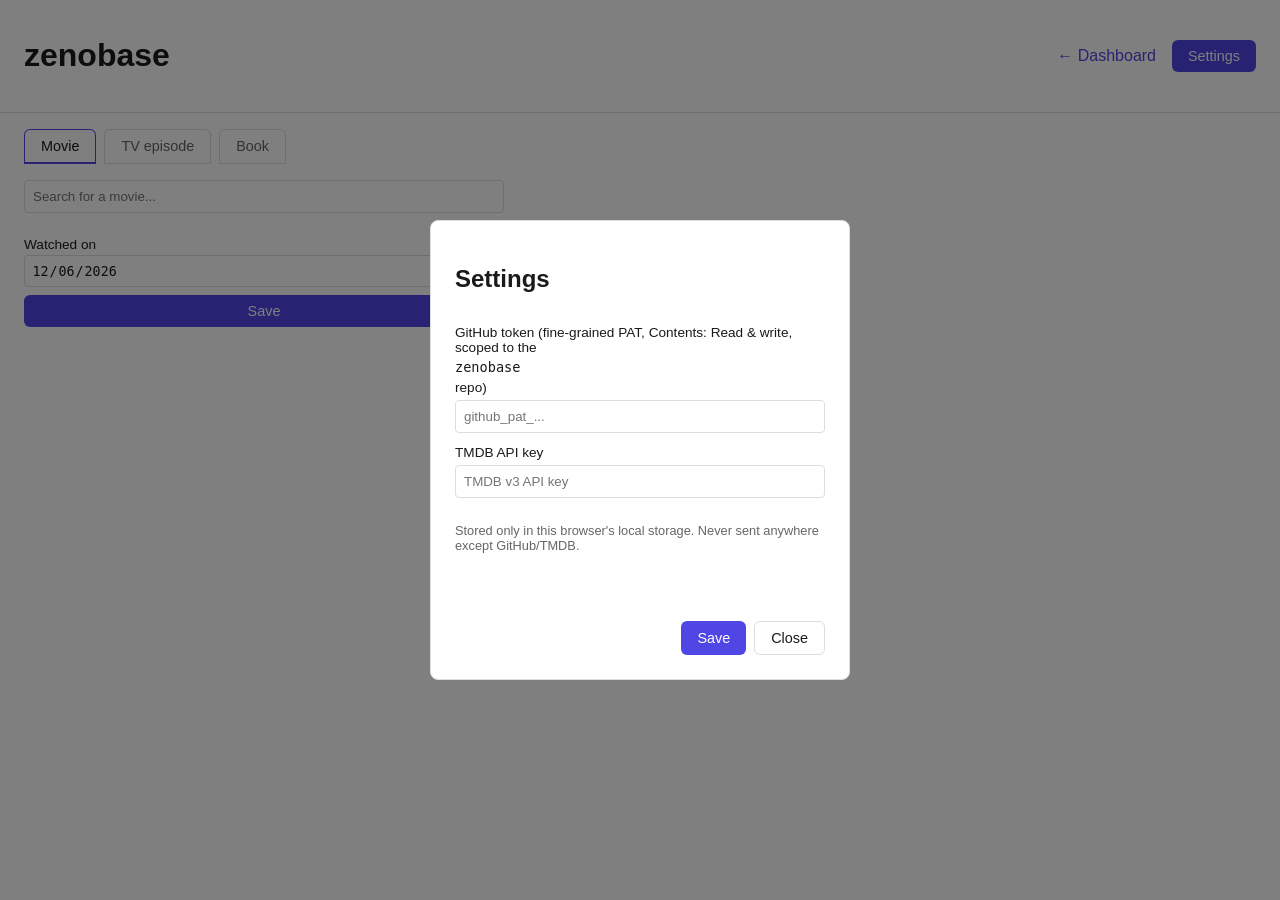
==== add.html @ 8d4a60b9 "Initial zenobase-app: dashboard + entry forms for movies/TV/books Public, static, no personal data. " ====
<!doctype html>
<html lang="en">
<head>
  <meta charset="UTF-8" />
  <meta name="viewport" content="width=device-width, initial-scale=1.0" />
  <title>zenobase - Add entry</title>
  <link rel="stylesheet" href="css/style.css" />
</head>
<body>
  <header class="app-header">
    <h1>zenobase</h1>
    <nav>
      <a href="index.html">&larr; Dashboard</a>
      <button id="settings-open">Settings</button>
    </nav>
  </header>

  <div class="tabs">
    <button class="tab-button active" data-tab="add-movie">Movie</button>
    <button class="tab-button" data-tab="add-tv">TV episode</button>
    <button class="tab-button" data-tab="add-book">Book</button>
  </div>

  <main>
    <section id="tab-add-movie" class="tab-panel entry-form">
      <input id="movie-search" type="text" placeholder="Search for a movie..." />
      <ul id="movie-results" class="search-results"></ul>
      <p id="movie-selected" class="selected-label"></p>
      <form id="movie-save-form">
        <label>Watched on <input id="movie-date" type="date" required /></label>
        <button type="submit">Save</button>
      </form>
      <p id="movie-status" class="status"></p>
    </section>

    <section id="tab-add-tv" class="tab-panel entry-form hidden">
      <input id="tv-search" type="text" placeholder="Search for a show..." />
      <ul id="tv-results" class="search-results"></ul>
      <p id="tv-selected" class="selected-label"></p>
      <form id="tv-save-form">
        <label>Season <input id="tv-season" type="number" min="1" required /></label>
        <label>Episode <input id="tv-episode" type="number" min="1" required /></label>
        <label>Watched on <input id="tv-date" type="date" required /></label>
        <button type="submit">Save</button>
      </form>
      <p id="tv-status" class="status"></p>
    </section>

    <section id="tab-add-book" class="tab-panel entry-form hidden">
      <input id="book-search" type="text" placeholder="Search for a book..." />
      <ul id="book-results" class="search-results"></ul>
      <p id="book-selected" class="selected-label"></p>
      <form id="book-save-form">
        <label>Date read <input id="book-date" type="date" required /></label>
        <label>Rating (1-5, optional) <input id="book-rating" type="number" min="1" max="5" /></label>
        <button type="submit">Save</button>
      </form>
      <p id="book-status" class="status"></p>
    </section>
  </main>

  <div id="settings-panel" class="settings-panel hidden">
    <div class="settings-box">
      <h2>Settings</h2>
      <label>
        GitHub token (fine-grained PAT, Contents: Read &amp; write, scoped to the <code>zenobase</code> repo)
        <input id="gh-token-input" type="password" placeholder="github_pat_..." />
      </label>
      <label>
        TMDB API key
        <input id="tmdb-key-input" type="password" placeholder="TMDB v3 API key" />
      </label>
      <p class="hint">Stored only in this browser's local storage. Never sent anywhere except GitHub/TMDB.</p>
      <p id="settings-status" class="status"></p>
      <div class="settings-actions">
        <button id="settings-save">Save</button>
        <button id="settings-close">Close</button>
      </div>
    </div>
  </div>

  <script src="js/config.js"></script>
  <script src="js/github-api.js"></script>
  <script src="js/tmdb.js"></script>
  <script src="js/openlibrary.js"></script>
  <script src="js/settings.js"></script>
  <script src="js/entry.js"></script>
  <script>
    // Reuse the same tab-switching behavior as the dashboard.
    document.querySelectorAll(".tab-button").forEach((btn) => {
      btn.addEventListener("click", () => {
        document.querySelectorAll(".tab-button").forEach((b) => b.classList.remove("active"));
        document.querySelectorAll(".tab-panel").forEach((p) => p.classList.add("hidden"));
        btn.classList.add("active");
        document.getElementById(`tab-${btn.dataset.tab}`).classList.remove("hidden");
      });
    });
  </script>
</body>
</html>
---- css/style.css ----
:root {
  color-scheme: light dark;
  --bg: #ffffff;
  --fg: #1a1a1a;
  --muted: #666666;
  --border: #dddddd;
  --accent: #4f46e5;
  --badge-bg: #eef2ff;
}

@media (prefers-color-scheme: dark) {
  :root {
    --bg: #14141a;
    --fg: #eaeaea;
    --muted: #9a9a9a;
    --border: #33333c;
    --accent: #818cf8;
    --badge-bg: #2a2a3a;
  }
}

* { box-sizing: border-box; }

body {
  margin: 0;
  background: var(--bg);
  color: var(--fg);
  font-family: -apple-system, BlinkMacSystemFont, "Segoe UI", sans-serif;
}

.app-header {
  display: flex;
  align-items: center;
  justify-content: space-between;
  padding: 1rem 1.5rem;
  border-bottom: 1px solid var(--border);
}

.app-header nav {
  display: flex;
  gap: 1rem;
  align-items: center;
}

.app-header a {
  color: var(--accent);
  text-decoration: none;
}

button {
  background: var(--accent);
  color: white;
  border: none;
  border-radius: 6px;
  padding: 0.5rem 1rem;
  cursor: pointer;
  font-size: 0.9rem;
}

button:hover { opacity: 0.9; }

.tabs {
  display: flex;
  gap: 0.5rem;
  padding: 1rem 1.5rem 0;
}

.tab-button {
  background: transparent;
  color: var(--muted);
  border: 1px solid var(--border);
  border-radius: 6px 6px 0 0;
}

.tab-button.active {
  color: var(--fg);
  border-color: var(--accent);
  border-bottom: 2px solid var(--accent);
}

.hidden { display: none !important; }

main { padding: 1rem 1.5rem 3rem; }

.stat { color: var(--muted); font-size: 0.9rem; }

.item-list { list-style: none; margin: 0; padding: 0; }

.item-row {
  display: flex;
  gap: 0.75rem;
  padding: 0.4rem 0;
  border-bottom: 1px solid var(--border);
  font-size: 0.95rem;
}

.item-date { color: var(--muted); min-width: 6rem; }

.item-title { flex: 1; }

.badge, .rating {
  font-size: 0.75rem;
  background: var(--badge-bg);
  color: var(--accent);
  border-radius: 4px;
  padding: 0.1rem 0.4rem;
  align-self: center;
}

.status { color: var(--muted); padding: 0 1.5rem; }

/* Entry forms */
.entry-form { max-width: 480px; }
.entry-form input[type="text"] { width: 100%; padding: 0.5rem; margin-bottom: 0.5rem; }
.entry-form form { display: flex; flex-direction: column; gap: 0.5rem; margin-top: 0.5rem; }
.entry-form label { display: flex; flex-direction: column; font-size: 0.85rem; gap: 0.2rem; }
.entry-form input { padding: 0.4rem; border: 1px solid var(--border); border-radius: 4px; background: var(--bg); color: var(--fg); }

.search-results { list-style: none; margin: 0; padding: 0; border: 1px solid var(--border); border-radius: 4px; max-height: 200px; overflow-y: auto; }
.search-results li { padding: 0.4rem 0.6rem; cursor: pointer; }
.search-results li:hover { background: var(--badge-bg); }
.search-results:empty { border: none; }

.selected-label { font-weight: 600; }

/* Settings modal */
.settings-panel {
  position: fixed;
  inset: 0;
  background: rgba(0, 0, 0, 0.5);
  display: flex;
  align-items: center;
  justify-content: center;
}

.settings-box {
  background: var(--bg);
  border: 1px solid var(--border);
  border-radius: 8px;
  padding: 1.5rem;
  width: min(420px, 90vw);
  display: flex;
  flex-direction: column;
  gap: 0.75rem;
}

.settings-box label {
  display: flex;
  flex-direction: column;
  gap: 0.3rem;
  font-size: 0.85rem;
}

.settings-box input {
  padding: 0.5rem;
  border: 1px solid var(--border);
  border-radius: 4px;
  background: var(--bg);
  color: var(--fg);
}

.settings-box .hint { color: var(--muted); font-size: 0.8rem; }

.settings-actions { display: flex; gap: 0.5rem; justify-content: flex-end; }
.settings-actions #settings-close { background: transparent; color: var(--fg); border: 1px solid var(--border); }
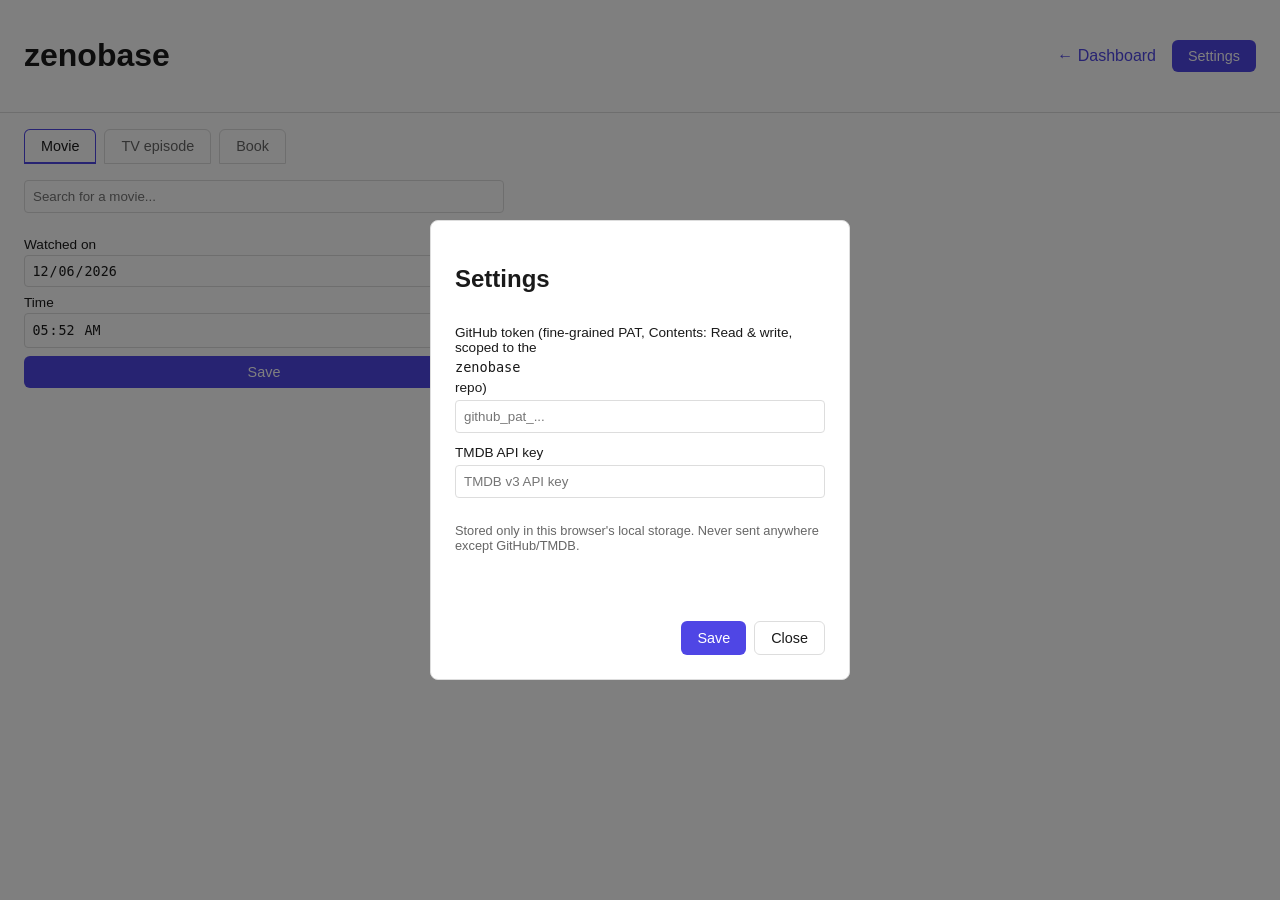
==== commit 56269e91: "Fix data-loss race in manual-entry writes; reload dashboard after saving token; add time to watched-" ====
--- a/add.html
+++ b/add.html
@@ -28,6 +28,7 @@
       <p id="movie-selected" class="selected-label"></p>
       <form id="movie-save-form">
         <label>Watched on <input id="movie-date" type="date" required /></label>
+        <label>Time <input id="movie-time" type="time" required /></label>
         <button type="submit">Save</button>
       </form>
       <p id="movie-status" class="status"></p>
@@ -41,6 +42,7 @@
         <label>Season <input id="tv-season" type="number" min="1" required /></label>
         <label>Episode <input id="tv-episode" type="number" min="1" required /></label>
         <label>Watched on <input id="tv-date" type="date" required /></label>
+        <label>Time <input id="tv-time" type="time" required /></label>
         <button type="submit">Save</button>
       </form>
       <p id="tv-status" class="status"></p>
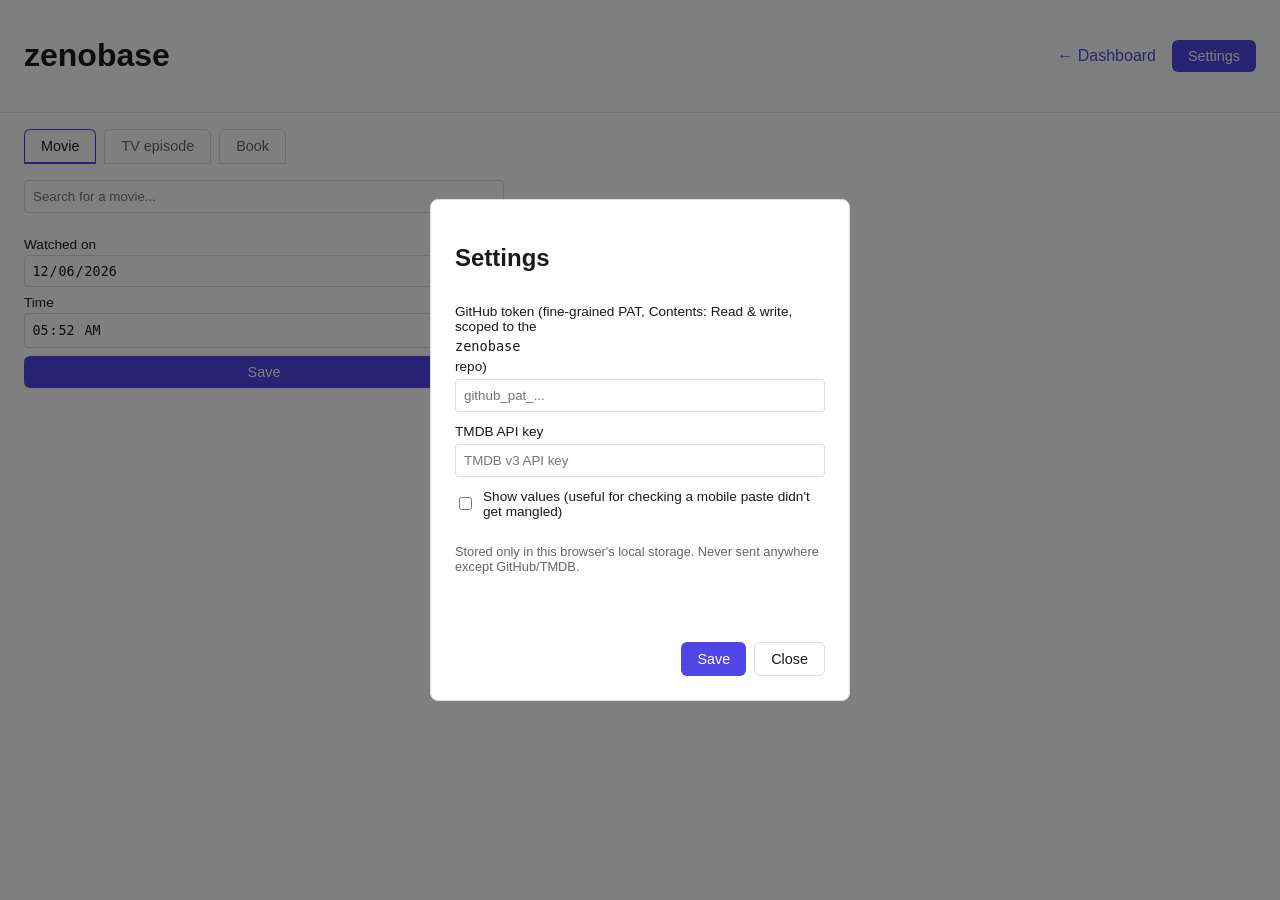
==== commit 6a4e2d61: "Strip invisible characters from saved GitHub token; add token reveal toggle Mobile paste (Firefox fo" ====
--- a/add.html
+++ b/add.html
@@ -72,6 +72,10 @@
         TMDB API key
         <input id="tmdb-key-input" type="password" placeholder="TMDB v3 API key" />
       </label>
+      <label class="checkbox-label">
+        <input id="settings-show-tokens" type="checkbox" />
+        Show values (useful for checking a mobile paste didn't get mangled)
+      </label>
       <p class="hint">Stored only in this browser's local storage. Never sent anywhere except GitHub/TMDB.</p>
       <p id="settings-status" class="status"></p>
       <div class="settings-actions">
--- a/css/style.css
+++ b/css/style.css
@@ -159,6 +159,12 @@
   color: var(--fg);
 }
 
+.settings-box .checkbox-label {
+  flex-direction: row;
+  align-items: center;
+  gap: 0.5rem;
+}
+
 .settings-box .hint { color: var(--muted); font-size: 0.8rem; }
 
 .settings-actions { display: flex; gap: 0.5rem; justify-content: flex-end; }
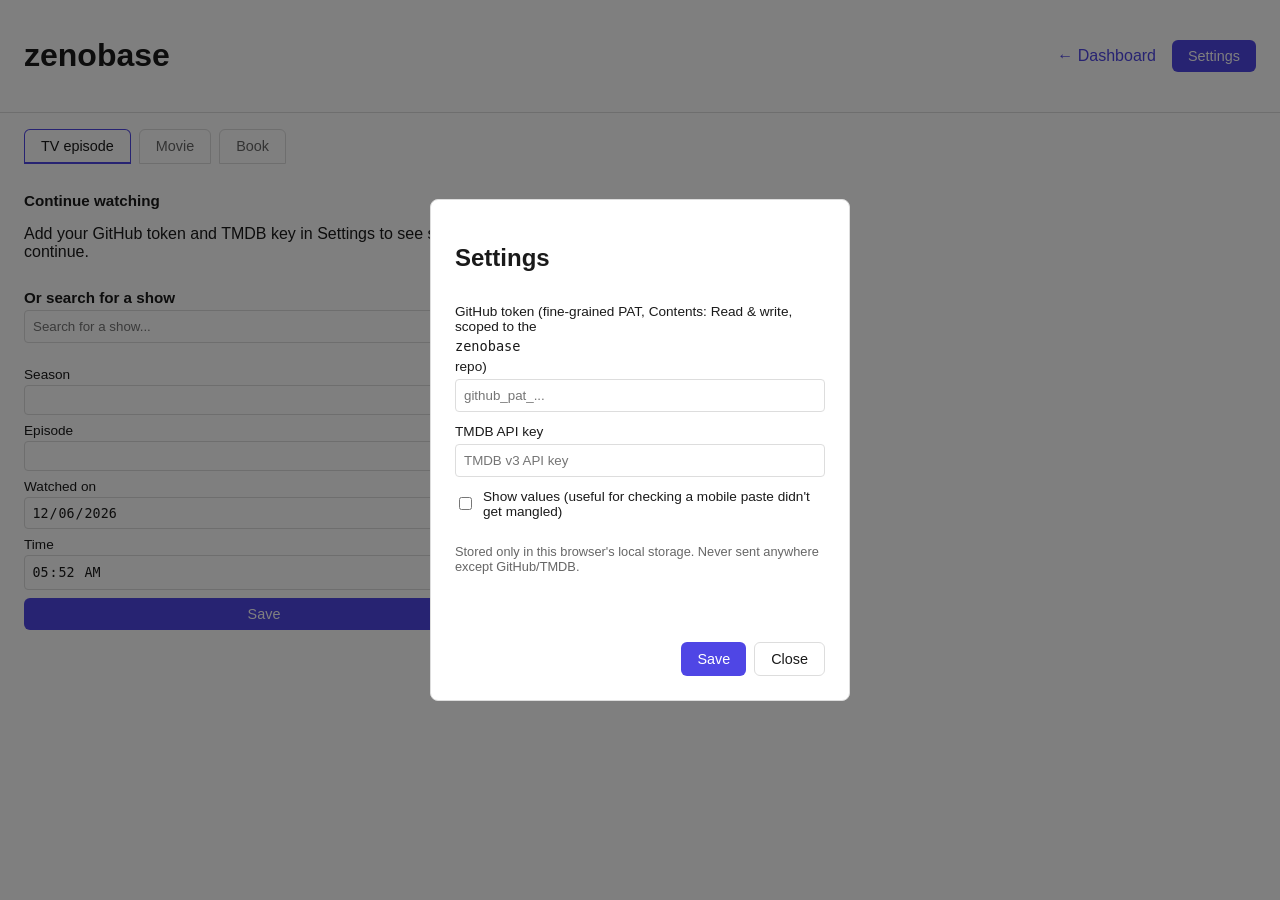
==== commit 2c10d610: "TV is the first/default tab on dashboard and add page; show 4 rows in Continue watching" ====
--- a/add.html
+++ b/add.html
@@ -16,13 +16,13 @@
   </header>
 
   <div class="tabs">
-    <button class="tab-button active" data-tab="add-movie">Movie</button>
-    <button class="tab-button" data-tab="add-tv">TV episode</button>
+    <button class="tab-button active" data-tab="add-tv">TV episode</button>
+    <button class="tab-button" data-tab="add-movie">Movie</button>
     <button class="tab-button" data-tab="add-book">Book</button>
   </div>
 
   <main>
-    <section id="tab-add-movie" class="tab-panel entry-form">
+    <section id="tab-add-movie" class="tab-panel entry-form hidden">
       <input id="movie-search" type="text" placeholder="Search for a movie..." />
       <ul id="movie-results" class="search-results"></ul>
       <p id="movie-selected" class="selected-label"></p>
@@ -34,7 +34,11 @@
       <p id="movie-status" class="status"></p>
     </section>
 
-    <section id="tab-add-tv" class="tab-panel entry-form hidden">
+    <section id="tab-add-tv" class="tab-panel entry-form">
+      <h3 class="section-title">Continue watching</h3>
+      <p id="tv-continue-status" class="hint"></p>
+      <ul id="tv-continue" class="search-results continue-list"></ul>
+      <h3 class="section-title">Or search for a show</h3>
       <input id="tv-search" type="text" placeholder="Search for a show..." />
       <ul id="tv-results" class="search-results"></ul>
       <p id="tv-selected" class="selected-label"></p>
@@ -87,6 +91,8 @@
 
   <script src="js/config.js"></script>
   <script src="js/github-api.js"></script>
+  <script src="js/manual-entries.js"></script>
+  <script src="js/data-service.js"></script>
   <script src="js/tmdb.js"></script>
   <script src="js/openlibrary.js"></script>
   <script src="js/settings.js"></script>
--- a/css/style.css
+++ b/css/style.css
@@ -107,7 +107,35 @@
   align-self: center;
 }
 
+.delete-btn {
+  background: transparent;
+  color: var(--muted);
+  border: 1px solid var(--border);
+  border-radius: 4px;
+  padding: 0.1rem 0.5rem;
+  font-size: 0.8rem;
+  align-self: center;
+  line-height: 1.4;
+}
+
+.delete-btn:hover:not(:disabled) { color: #dc2626; border-color: #dc2626; }
+.delete-btn:disabled { opacity: 0.6; cursor: default; }
+
 .status { color: var(--muted); padding: 0 1.5rem; }
+
+.pager {
+  display: flex;
+  align-items: center;
+  gap: 0.75rem;
+  padding: 0.75rem 0;
+}
+
+.pager-info { color: var(--muted); font-size: 0.85rem; }
+
+.pager-btn:disabled {
+  opacity: 0.4;
+  cursor: default;
+}
 
 /* Entry forms */
 .entry-form { max-width: 480px; }
@@ -169,3 +197,22 @@
 
 .settings-actions { display: flex; gap: 0.5rem; justify-content: flex-end; }
 .settings-actions #settings-close { background: transparent; color: var(--fg); border: 1px solid var(--border); }
+
+.list-controls { display: flex; gap: 0.5rem; margin: 0.5rem 0; }
+.list-search { flex: 1; padding: 0.4rem; border: 1px solid var(--border); border-radius: 4px; background: var(--bg); color: var(--fg); }
+.page-size { padding: 0.4rem; border: 1px solid var(--border); border-radius: 4px; background: var(--bg); color: var(--fg); }
+
+/* Mobile: keep all five tabs reachable instead of clipping the last one. */
+.tabs { overflow-x: auto; }
+.tab-button { flex-shrink: 0; }
+@media (max-width: 480px) {
+  .app-header, .tabs, main { padding-left: 1rem; padding-right: 1rem; }
+  .tabs { gap: 0.25rem; }
+  .tab-button { padding: 0.5rem 0.6rem; }
+}
+
+.section-title { font-size: 0.95rem; margin: 0.75rem 0 0.25rem; }
+.continue-list { max-height: 7.5rem; }
+.continue-list li { display: flex; align-items: center; gap: 0.5rem; padding: 0.3rem 0.6rem; }
+.continue-name { flex: 1; min-width: 0; overflow: hidden; text-overflow: ellipsis; white-space: nowrap; }
+.continue-list .badge { flex-shrink: 0; }
